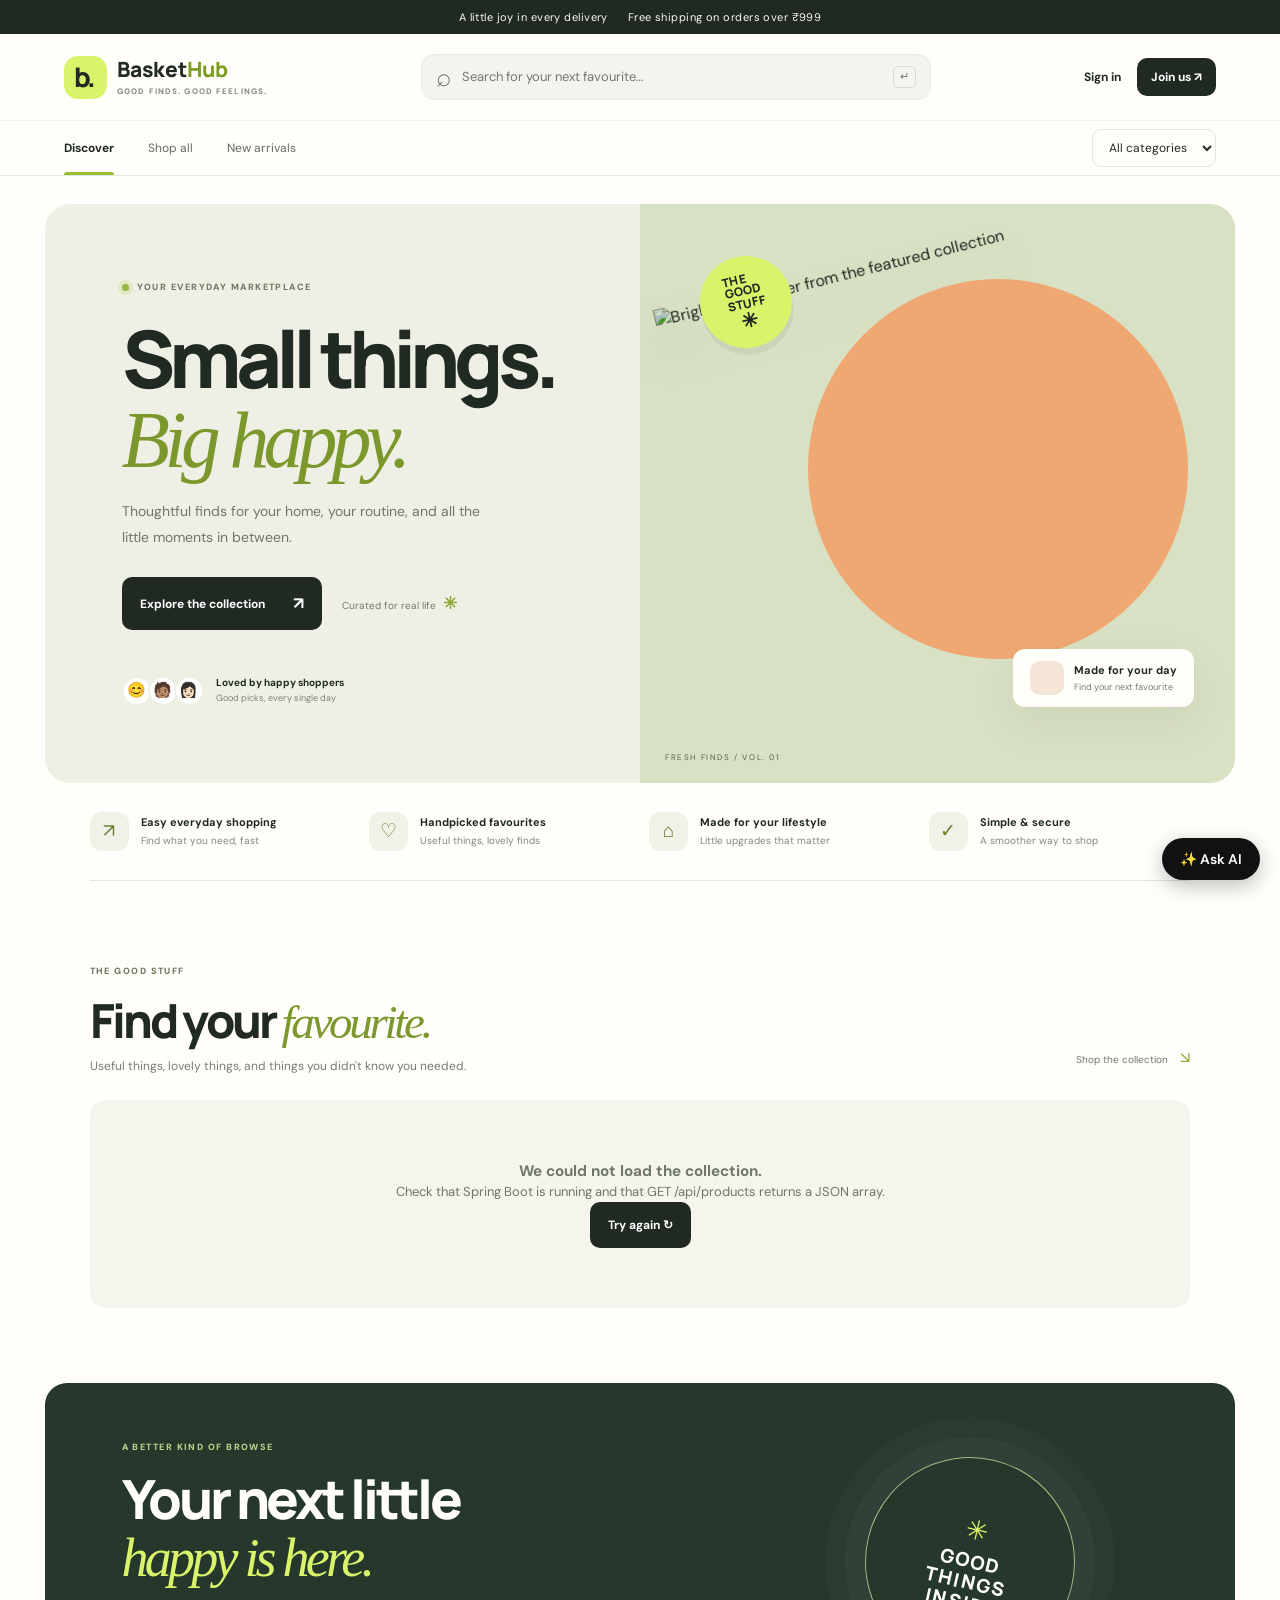
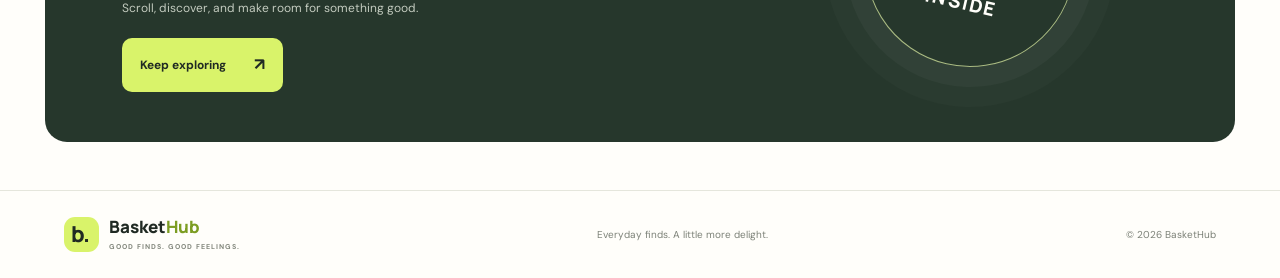
==== src/main/resources/static/index.html @ 6096ee93 "BasketHub with AI assistant and JWT auth" ====
<!DOCTYPE html>
<html lang="en">
<head>
  <meta charset="UTF-8"><meta name="viewport" content="width=device-width, initial-scale=1.0">
  <title>BasketHub — Everyday finds, delivered</title>
  <link rel="preconnect" href="https://fonts.googleapis.com"><link rel="preconnect" href="https://fonts.gstatic.com" crossorigin>
  <link href="https://fonts.googleapis.com/css2?family=DM+Sans:wght@400;500;600;700&family=Manrope:wght@400;500;600;700;800&display=swap" rel="stylesheet">
  <link rel="stylesheet" href="css/style.css">
  <link rel="stylesheet" href="css/ai.css">
</head>
<body>
  <div class="announcement">A little joy in every delivery <span></span> Free shipping on orders over ₹999</div>
  <header class="site-header">
    <a class="brand" href="index.html"><span class="brand-icon">b.</span><span>Basket<span class="brand-accent">Hub</span><small>GOOD FINDS. GOOD FEELINGS.</small></span></a>
    <div class="search-wrap"><span>⌕</span><input id="searchBox" type="search" placeholder="Search for your next favourite…" aria-label="Search products"><kbd>↵</kbd></div>
    <div class="header-actions"><div id="authLinks" class="auth-links"></div></div>
  </header>
  <nav class="category-nav"><a class="nav-active" href="index.html">Discover</a><a href="#productSection">Shop all</a><a href="#productSection">New arrivals</a><select id="categoryFilter" aria-label="Filter by category"><option value="">All categories</option></select></nav>
  <main>
    <section class="hero">
      <div class="hero-copy"><span class="eyebrow"><span class="eyebrow-dot"></span> YOUR EVERYDAY MARKETPLACE</span><h1>Small things.<br><em>Big happy.</em></h1><p>Thoughtful finds for your home, your routine, and all the little moments in between.</p><div class="hero-buttons"><a class="btn btn-dark" href="#productSection">Explore the collection <span>↗</span></a><span class="hero-note">Curated for real life <b>✳</b></span></div><div class="hero-proof"><div class="avatar-stack"><span>😊</span><span>🧑🏽</span><span>👩🏻</span></div><div><strong>Loved by happy shoppers</strong><small>Good picks, every single day</small></div></div></div>
      <div class="hero-art"><div class="hero-sun"></div><div class="hero-sticker">THE<br>GOOD<br>STUFF <span>✳</span></div><img src="https://images.unsplash.com/photo-1542291026-7eec264c27ff?auto=format&fit=crop&w=900&q=85" alt="Bright red sneaker from the featured collection" class="hero-product"><div class="floating-tag"><span class="tag-spark"></span><div><b>Made for your day</b><small>Find your next favourite</small></div></div><div class="hero-caption">FRESH FINDS / VOL. 01</div></div>
    </section>
    <section class="benefits" id="whyBasketHub"><div><span class="benefit-icon">↗</span><p><b>Easy everyday shopping</b><small>Find what you need, fast</small></p></div><div><span class="benefit-icon">♡</span><p><b>Handpicked favourites</b><small>Useful things, lovely finds</small></p></div><div><span class="benefit-icon">⌂</span><p><b>Made for your lifestyle</b><small>Little upgrades that matter</small></p></div><div><span class="benefit-icon">✓</span><p><b>Simple & secure</b><small>A smoother way to shop</small></p></div></section>
    <section class="section-heading" id="productSection"><div><span class="eyebrow">THE GOOD STUFF</span><h2>Find your <em>favourite.</em></h2><p>Useful things, lovely things, and things you didn't know you needed.</p></div><span class="results-label" id="resultsLabel">Shop the collection <span>↘</span></span></section>
    <div id="productGrid" class="product-grid"><div class="loading-card">Finding good things for you…</div></div>
    <section class="bottom-banner"><div><span class="eyebrow">A BETTER KIND OF BROWSE</span><h2>Your next little<br><em>happy is here.</em></h2><p>Scroll, discover, and make room for something good.</p><a class="btn btn-light" href="#productSection">Keep exploring <span>↗</span></a></div><div class="banner-orbit"><span>✳</span><b>GOOD<br>THINGS<br>INSIDE</b></div></section>
  </main>
  <footer><a class="brand footer-brand" href="index.html"><span class="brand-icon">b.</span><span>Basket<span class="brand-accent">Hub</span><small>GOOD FINDS. GOOD FEELINGS.</small></span></a><p>Everyday finds. A little more delight.</p><span>© <span id="year"></span> BasketHub</span></footer>
    <button id="aiFab" class="ai-fab" type="button">✨ Ask AI</button>
  <div id="aiPanel" class="ai-panel"><div class="ai-head">BasketHub Assistant</div><div id="aiLog" class="ai-log"></div>
    <form id="aiForm" class="ai-form"><input id="aiInput" maxlength="300" placeholder="What are you looking for?" autocomplete="off"><button type="submit">Send</button></form></div>
  <script src="js/common.js"></script><script src="js/app.js"></script><script src="js/ai.js"></script>
</body></html>
---- src/main/resources/static/css/style.css ----
:root{--ink:#202a23;--muted:#737970;--cream:#f7f6f0;--paper:#fffefa;--green:#d9f36a;--line:#e5e6dc;--orange:#f0a36b;--shadow:0 16px 45px rgba(36,44,31,.08)}
*{box-sizing:border-box;margin:0;padding:0}html{scroll-behavior:smooth}body{font-family:'DM Sans',sans-serif;background:var(--paper);color:var(--ink);line-height:1.5}a{color:inherit;text-decoration:none}button,input,select{font:inherit}.announcement{min-height:34px;background:var(--ink);color:#f9f8ef;display:flex;justify-content:center;align-items:center;gap:10px;font-size:11px;letter-spacing:.04em}.announcement span{color:var(--green)}.site-header{display:flex;align-items:center;justify-content:space-between;gap:24px;padding:20px clamp(20px,5vw,76px);background:var(--paper);border-bottom:1px solid #f0f0e9}.brand{display:flex;align-items:center;gap:10px;font-family:Manrope,sans-serif;font-weight:800;font-size:21px;line-height:1.1;white-space:nowrap}.brand-icon{display:grid;place-items:center;width:43px;height:43px;border-radius:14px;background:var(--green);font-size:27px;letter-spacing:-.1em;padding-right:4px}.brand-accent{color:#7c9d22}.brand small{display:block;font:700 8px 'DM Sans',sans-serif;letter-spacing:.14em;color:#82877c;margin-top:5px}.search-wrap{height:46px;max-width:510px;flex:1;display:flex;align-items:center;gap:10px;padding:0 14px;background:#f4f4ee;border:1px solid #ecece4;border-radius:13px;color:#737970}.search-wrap>span{font-size:26px;line-height:1}.search-wrap input{width:100%;border:0;outline:0;background:transparent;font-size:13px;color:var(--ink)}.search-wrap kbd{font-size:11px;border:1px solid #d9dbd1;padding:2px 6px;border-radius:5px}.header-actions,.auth-links{display:flex;align-items:center;gap:16px;font-size:12px;font-weight:700;white-space:nowrap}.auth-links a{transition:opacity .2s}.auth-links a:hover{opacity:.65}.auth-links .header-pill{padding:10px 14px;background:var(--ink);color:white;border-radius:10px}.category-nav{height:55px;display:flex;align-items:center;gap:34px;padding:0 clamp(20px,5vw,76px);border-bottom:1px solid var(--line);font-size:12px;color:#656b62}.category-nav a{height:100%;display:flex;align-items:center;position:relative}.category-nav a:hover,.category-nav .nav-active{color:var(--ink);font-weight:700}.category-nav .nav-active:after{content:'';position:absolute;bottom:0;left:0;right:0;height:3px;background:#9abb36;border-radius:4px 4px 0 0}.category-nav select{margin-left:auto;border:1px solid var(--line);background:transparent;color:var(--ink);border-radius:9px;padding:9px 12px;outline:none;font-size:12px;max-width:180px}.hero{margin:28px clamp(16px,3.5vw,52px) 0;min-height:490px;background:#eff0e5;border-radius:25px;display:grid;grid-template-columns:1fr 1fr;overflow:hidden;position:relative}.hero-copy{padding:clamp(36px,6vw,82px);display:flex;flex-direction:column;align-items:flex-start;justify-content:center;position:relative;z-index:1}.eyebrow{display:inline-flex;align-items:center;gap:8px;color:#6d7761;font-size:9px;letter-spacing:.16em;font-weight:800}.eyebrow-dot{width:7px;height:7px;border-radius:50%;background:#98b63e;box-shadow:0 0 0 4px #dfe9c5}.hero h1,.auth-visual h1{font:800 clamp(48px,6.2vw,82px)/.99 Manrope,sans-serif;letter-spacing:-.075em;margin:25px 0 20px}.hero h1 em,.section-heading h2 em,.bottom-banner h2 em,.auth-visual h1 em,.cart-title h1 em{font-family:Georgia,serif;font-weight:400;color:#7c982c;letter-spacing:-.07em}.hero-copy>p{max-width:360px;font-size:14px;line-height:1.8;color:#70766a}.hero-buttons{display:flex;align-items:center;gap:20px;margin-top:27px;flex-wrap:wrap}.btn{border:0;display:inline-flex;align-items:center;justify-content:center;gap:28px;padding:14px 18px;border-radius:10px;font-size:12px;font-weight:700;cursor:pointer;transition:transform .2s,background .2s}.btn:hover{transform:translateY(-2px)}.btn-dark{background:var(--ink);color:white}.btn-dark:hover{background:#344336}.btn span{font-size:17px}.hero-note{font-size:10px;color:#73796c}.hero-note b{color:#90a937;font-size:17px;margin-left:4px}.hero-proof{display:flex;align-items:center;gap:12px;margin-top:45px}.avatar-stack{display:flex;padding-left:4px}.avatar-stack span{display:grid;place-items:center;width:30px;height:30px;margin-left:-4px;border:2px solid #eff0e5;border-radius:50%;background:#fff;font-size:15px}.hero-proof strong,.hero-proof small{display:block}.hero-proof strong{font-size:10px}.hero-proof small{font-size:9px;color:#7c8177;margin-top:2px}.hero-art{position:relative;min-height:490px;background:#d9e1c5;overflow:hidden;display:flex;align-items:center;justify-content:center}.hero-sun{position:absolute;width:380px;height:380px;border-radius:50%;background:#f2a66f;right:8%;top:13%;opacity:.95}.hero-product{position:relative;z-index:1;width:78%;height:85%;object-fit:contain;mix-blend-mode:multiply;transform:rotate(-14deg);filter:drop-shadow(0 25px 20px #56604730)}.hero-sticker{position:absolute;z-index:2;top:9%;left:10%;width:92px;height:92px;background:var(--green);border-radius:50%;display:flex;align-items:center;justify-content:center;flex-direction:column;font:800 12px/1.05 Manrope;letter-spacing:.04em;transform:rotate(-13deg);box-shadow:0 7px 0 #25331c12}.hero-sticker span{font-size:20px}.floating-tag{position:absolute;z-index:2;right:7%;bottom:13%;background:#fffefa;padding:12px 17px;border-radius:12px;display:flex;align-items:center;gap:10px;box-shadow:var(--shadow)}.tag-spark{width:34px;height:34px;display:grid;place-items:center;border-radius:10px;background:#f5e5d7;font-size:19px}.floating-tag b,.floating-tag small{display:block}.floating-tag b{font-size:11px}.floating-tag small{font-size:9px;color:#777d72;margin-top:3px}.hero-caption{position:absolute;bottom:20px;left:25px;font-size:8px;letter-spacing:.2em;color:#526148}.benefits{margin:0 clamp(22px,7vw,100px);padding:29px 0;display:grid;grid-template-columns:repeat(4,1fr);gap:18px;border-bottom:1px solid var(--line)}.benefits>div{display:flex;align-items:center;gap:12px}.benefit-icon{width:39px;height:39px;display:grid;place-items:center;background:#f0f2e7;border-radius:12px;font-size:19px;color:#657b2d}.benefits p b,.benefits p small{display:block}.benefits p b{font-size:11px}.benefits p small{font-size:10px;color:#82877e;margin-top:3px}.section-heading{padding:76px clamp(22px,7vw,100px) 25px;display:flex;align-items:end;justify-content:space-between;gap:20px}.section-heading h2{font:800 clamp(31px,4vw,47px)/1.15 Manrope,sans-serif;letter-spacing:-.06em;margin:12px 0 8px}.section-heading p{font-size:12px;color:#777d73}.results-label{font-size:10px;color:#70766b;white-space:nowrap;padding-bottom:5px}.results-label span{color:#8ea832;margin-left:9px;font-size:16px}.product-grid{padding:0 clamp(22px,7vw,100px) 75px;display:grid;grid-template-columns:repeat(4,minmax(0,1fr));gap:23px}.product-card{min-width:0;position:relative}.product-image-wrap{height:clamp(180px,22vw,275px);background:#f0f0e8;border-radius:15px;position:relative;overflow:hidden;display:flex;align-items:center;justify-content:center}.product-image-wrap img{width:100%;height:100%;object-fit:cover;transition:transform .4s}.product-card:hover .product-image-wrap img{transform:scale(1.045)}.product-badge{position:absolute;top:12px;left:12px;padding:6px 9px;background:#fffefa;border-radius:6px;font-size:8px;font-weight:800;letter-spacing:.08em;text-transform:uppercase}.quick-add{position:absolute;right:12px;bottom:12px;width:38px;height:38px;border:0;border-radius:12px;background:var(--green);color:var(--ink);font-size:22px;cursor:pointer;box-shadow:0 4px 14px #1b26151c;transition:transform .2s}.quick-add:hover{transform:rotate(8deg) scale(1.05)}.product-meta{padding:14px 2px}.product-category{font-size:9px;text-transform:uppercase;letter-spacing:.12em;color:#858b80}.product-meta h3{font:700 14px Manrope,sans-serif;margin:5px 0 5px;white-space:nowrap;overflow:hidden;text-overflow:ellipsis}.product-meta p{font-size:11px;line-height:1.6;color:#7a8076;min-height:34px}.product-bottom{display:flex;justify-content:space-between;align-items:center;margin-top:12px}.product-price{font-size:14px;font-weight:800}.product-rating{font-size:10px;color:#73796e}.product-rating span{color:#b48d25}.empty-state,.loading-card{grid-column:1/-1;text-align:center;padding:60px 20px;background:#f5f5ee;border-radius:16px;color:#6f766b;font-size:13px}.bottom-banner{margin:0 clamp(16px,3.5vw,52px) 48px;padding:50px clamp(28px,6vw,80px);min-height:300px;background:#26372c;border-radius:22px;color:#fffefa;display:flex;align-items:center;justify-content:space-between;overflow:hidden;position:relative}.bottom-banner .eyebrow{color:#c2d28e}.bottom-banner h2{font:800 clamp(34px,4.5vw,54px)/1.05 Manrope;letter-spacing:-.06em;margin:13px 0}.bottom-banner h2 em{color:var(--green)}.bottom-banner p{font-size:12px;color:#c3cbbf;margin-bottom:21px}.btn-light{background:var(--green);color:var(--ink)}.banner-orbit{width:210px;height:210px;border:1px solid #a9ba82;border-radius:50%;display:flex;align-items:center;justify-content:center;flex-direction:column;transform:rotate(13deg);margin-right:8%;box-shadow:0 0 0 20px #ffffff08,0 0 0 40px #ffffff05}.banner-orbit span{font-size:27px;color:var(--green)}.banner-orbit b{text-align:center;font:800 19px/1.1 Manrope;letter-spacing:.08em}footer{display:flex;align-items:center;justify-content:space-between;gap:20px;padding:26px clamp(20px,5vw,76px);border-top:1px solid var(--line);font-size:10px;color:#7c8177}.footer-brand{font-size:17px;color:var(--ink)}.footer-brand .brand-icon{width:35px;height:35px;font-size:22px;border-radius:11px}.footer-brand small{font-size:7px}.auth-page{background:#f4f4ed;min-height:100vh}.auth-header{background:var(--paper)}.back-link{font-size:12px;color:#687063;font-weight:600}.auth-layout{max-width:1120px;margin:42px auto;padding:0 24px 45px;display:grid;grid-template-columns:1fr 440px;gap:clamp(35px,7vw,100px);align-items:center}.auth-visual{padding:25px 0 25px 18px}.auth-visual h1{font-size:clamp(44px,5vw,65px);margin:22px 0 15px}.auth-visual>p{max-width:360px;color:#73796e;font-size:13px;line-height:1.8}.auth-visual-art{height:235px;max-width:440px;position:relative;overflow:hidden;border-radius:18px;margin-top:32px;background:#e6e8d9}.auth-visual-art img{width:100%;height:100%;object-fit:cover;opacity:.9}.auth-visual-art span{position:absolute;bottom:17px;left:18px;padding:10px 13px;border-radius:8px;background:var(--green);font-size:10px;font-weight:800;line-height:1.4;letter-spacing:.08em}.auth-card{background:var(--paper);border:1px solid #eeeee6;border-radius:22px;padding:38px;box-shadow:var(--shadow)}.auth-icon{width:43px;height:43px;border-radius:14px;background:var(--green);display:grid;place-items:center;font-size:22px;margin-bottom:24px}.auth-card h2{font:800 29px Manrope;letter-spacing:-.05em;margin:10px 0 5px}.auth-subtitle{font-size:12px;color:#7b8177;margin-bottom:26px}.auth-card form label{display:block;font-size:11px;font-weight:700;margin:15px 0 7px}.auth-card form input{width:100%;height:46px;padding:0 13px;border:1px solid #e1e3d9;border-radius:9px;background:#fffefa;outline:none;font-size:12px}.auth-card form input:focus{border-color:#91a83e;box-shadow:0 0 0 3px #d9f36a40}.auth-submit{width:100%;margin-top:22px;justify-content:space-between;padding:14px 17px}.auth-submit span{font-size:20px}.form-message{font-size:12px;margin-top:12px;min-height:17px}.auth-switch{font-size:11px;text-align:center;margin-top:20px;color:#73796e}.auth-switch a{font-weight:800;color:#647e23}.secure-note{font-size:10px;color:#858a80;text-align:center;margin-top:23px}.cart-main{max-width:1120px;margin:0 auto;padding:54px 24px 80px;min-height:60vh}.cart-title{margin-bottom:30px}.cart-title h1{font:800 48px Manrope;letter-spacing:-.07em;margin:8px 0}.cart-title p{font-size:12px;color:#7c8177}.cart-header-label{font:800 11px Manrope;letter-spacing:.13em}.cart-header-label span{color:#92a93c;font-size:19px;margin-left:5px}.cart-table{width:100%;border-collapse:collapse;background:white;border:1px solid var(--line);border-radius:15px;overflow:hidden}.cart-table th,.cart-table td{padding:16px;text-align:left;border-bottom:1px solid #efefe8;font-size:12px}.cart-table th{background:#f3f4ec;font-size:10px;text-transform:uppercase;letter-spacing:.1em;color:#73796d}.cart-product{display:flex;align-items:center;gap:13px;min-width:190px;font-weight:700}.cart-product img{width:66px;height:66px;object-fit:cover;border-radius:10px;background:#f1f1e9}.qty-controls{display:flex;align-items:center;gap:10px}.qty-btn{width:29px;height:29px;border:1px solid #e1e3d9;background:#fff;border-radius:8px;cursor:pointer}.qty{min-width:15px;text-align:center;font-weight:700}.remove-btn{background:#fff0ec;color:#bd4e3c;border:0;border-radius:7px;padding:8px 10px;cursor:pointer;font-size:10px;font-weight:700}.cart-summary{display:flex;align-items:center;justify-content:flex-end;gap:22px;margin-top:22px;padding:23px;background:#f3f4ec;border-radius:14px}.cart-summary small{display:block;color:#7d8378;font-size:10px}.cart-summary h3{font:800 22px Manrope}.checkout-btn{padding:13px 18px;background:var(--ink);color:white;border:0;border-radius:9px;cursor:pointer;font-size:11px;font-weight:700}.empty-cart{text-align:center;padding:60px 20px;background:#f3f4ec;border-radius:17px}.empty-cart .empty-icon{font-size:43px}.empty-cart h2{font:800 23px Manrope;margin:12px 0}.empty-cart p{font-size:12px;color:#7d8378;margin-bottom:20px}.empty-cart .btn{display:inline-flex}.cart-header-label~.auth-links{justify-content:flex-end}
@media(max-width:900px){.site-header{padding:17px 22px;gap:14px}.brand{font-size:18px}.brand-icon{width:38px;height:38px}.hero{grid-template-columns:1fr 1fr}.hero-copy{padding:35px}.hero h1{font-size:58px}.benefits{margin:0 28px;grid-template-columns:repeat(2,1fr)}.product-grid{grid-template-columns:repeat(3,minmax(0,1fr));padding-left:28px;padding-right:28px}.section-heading{padding-left:28px;padding-right:28px}.auth-layout{grid-template-columns:1fr 400px;gap:25px}.auth-card{padding:30px}.category-nav{gap:22px}.search-wrap{max-width:340px}}
@media(max-width:650px){.announcement{font-size:9px}.site-header{flex-wrap:wrap;padding:15px 18px}.brand{flex:1}.search-wrap{order:3;flex-basis:100%;max-width:none}.header-actions{font-size:11px}.category-nav{padding:0 18px;gap:19px;overflow-x:auto;white-space:nowrap}.category-nav a:nth-of-type(3),.category-nav a:nth-of-type(4){display:none}.category-nav select{min-width:125px}.hero{margin:15px 12px 0;grid-template-columns:1fr}.hero-copy{padding:38px 28px 28px}.hero h1{font-size:62px}.hero-proof{margin-top:28px}.hero-art{min-height:300px}.hero-sun{width:260px;height:260px;right:10%;top:8%}.hero-product{height:95%;width:75%}.hero-sticker{width:72px;height:72px;font-size:10px;left:8%;top:7%}.floating-tag{bottom:12%;right:5%;padding:9px 11px}.benefits{margin:0 22px;gap:18px 10px;padding:22px 0}.benefits>div{gap:8px}.benefit-icon{width:32px;height:32px;flex-shrink:0}.benefits p b{font-size:10px}.benefits p small{font-size:9px}.section-heading{padding:50px 22px 20px;align-items:start;flex-direction:column;gap:8px}.section-heading h2{font-size:37px}.product-grid{grid-template-columns:repeat(2,minmax(0,1fr));gap:15px;padding:0 18px 48px}.product-image-wrap{height:clamp(160px,49vw,245px);border-radius:12px}.product-meta h3{font-size:12px}.product-meta p{font-size:10px}.product-badge{top:8px;left:8px;font-size:7px}.quick-add{width:33px;height:33px;right:8px;bottom:8px}.bottom-banner{margin:0 12px 28px;padding:35px 25px;min-height:290px}.banner-orbit{position:absolute;right:-45px;bottom:-30px;width:160px;height:160px;opacity:.65;margin:0}.bottom-banner>div:first-child{position:relative;z-index:1}.bottom-banner h2{font-size:39px}footer{flex-wrap:wrap;padding:22px;gap:14px}footer>p{order:3;flex-basis:100%}.auth-layout{display:block;margin:18px auto;padding:0 16px 30px}.auth-visual{padding:20px 8px}.auth-visual h1{font-size:47px;margin:15px 0}.auth-visual-art{height:150px;margin-top:20px}.auth-card{padding:27px 23px}.auth-header{padding:15px 18px}.back-link{font-size:10px}.cart-main{padding:35px 15px 55px}.cart-title h1{font-size:41px}.cart-table,.cart-table tbody,.cart-table tr,.cart-table td{display:block;width:100%}.cart-table thead{display:none}.cart-table tr{position:relative;padding:14px;border-bottom:1px solid var(--line);display:grid;grid-template-columns:1fr 1fr;gap:12px}.cart-table td{border:0;padding:3px;font-size:11px}.cart-table td:first-child{grid-column:1/-1}.cart-table td:nth-child(2):before{content:'Price: ';color:#858a80}.cart-table td:nth-child(3):before{content:'Qty: ';color:#858a80}.cart-table td:nth-child(4):before{content:'Subtotal: ';color:#858a80}.cart-table td:last-child{position:absolute;right:10px;top:12px}.cart-product img{width:55px;height:55px}.cart-summary{align-items:stretch;flex-direction:column;gap:15px}.cart-summary .checkout-btn{width:100%}.cart-header-label{display:none}.cart-header-label~.auth-links{font-size:10px}.footer-brand{font-size:16px}}
---- src/main/resources/static/css/ai.css ----
/* BasketHub AI assistant chat box */
.ai-fab{position:fixed;right:20px;bottom:20px;z-index:50;border:0;border-radius:999px;padding:12px 18px;
  font:600 14px 'DM Sans',sans-serif;background:#111;color:#fff;cursor:pointer;box-shadow:0 6px 20px rgba(0,0,0,.25)}
.ai-panel{position:fixed;right:20px;bottom:76px;z-index:50;width:min(340px,calc(100vw - 40px));height:420px;
  display:none;flex-direction:column;background:#fff;border-radius:16px;overflow:hidden;
  box-shadow:0 10px 40px rgba(0,0,0,.25);font-family:'DM Sans',sans-serif}
.ai-panel.open{display:flex}
.ai-head{padding:12px 14px;background:#111;color:#fff;font-weight:700;font-size:14px}
.ai-log{flex:1;overflow-y:auto;padding:12px;display:flex;flex-direction:column;gap:8px;background:#faf7f2}
.ai-msg{max-width:85%;padding:8px 12px;border-radius:12px;font-size:14px;line-height:1.4;white-space:pre-wrap}
.ai-bot{align-self:flex-start;background:#fff;border:1px solid #eee}
.ai-user{align-self:flex-end;background:#111;color:#fff}
.ai-form{display:flex;gap:6px;padding:10px;border-top:1px solid #eee;background:#fff}
.ai-form input{flex:1;border:1px solid #ddd;border-radius:10px;padding:9px 10px;font-size:14px}
.ai-form button{border:0;border-radius:10px;padding:0 14px;background:#111;color:#fff;font-weight:600;cursor:pointer}
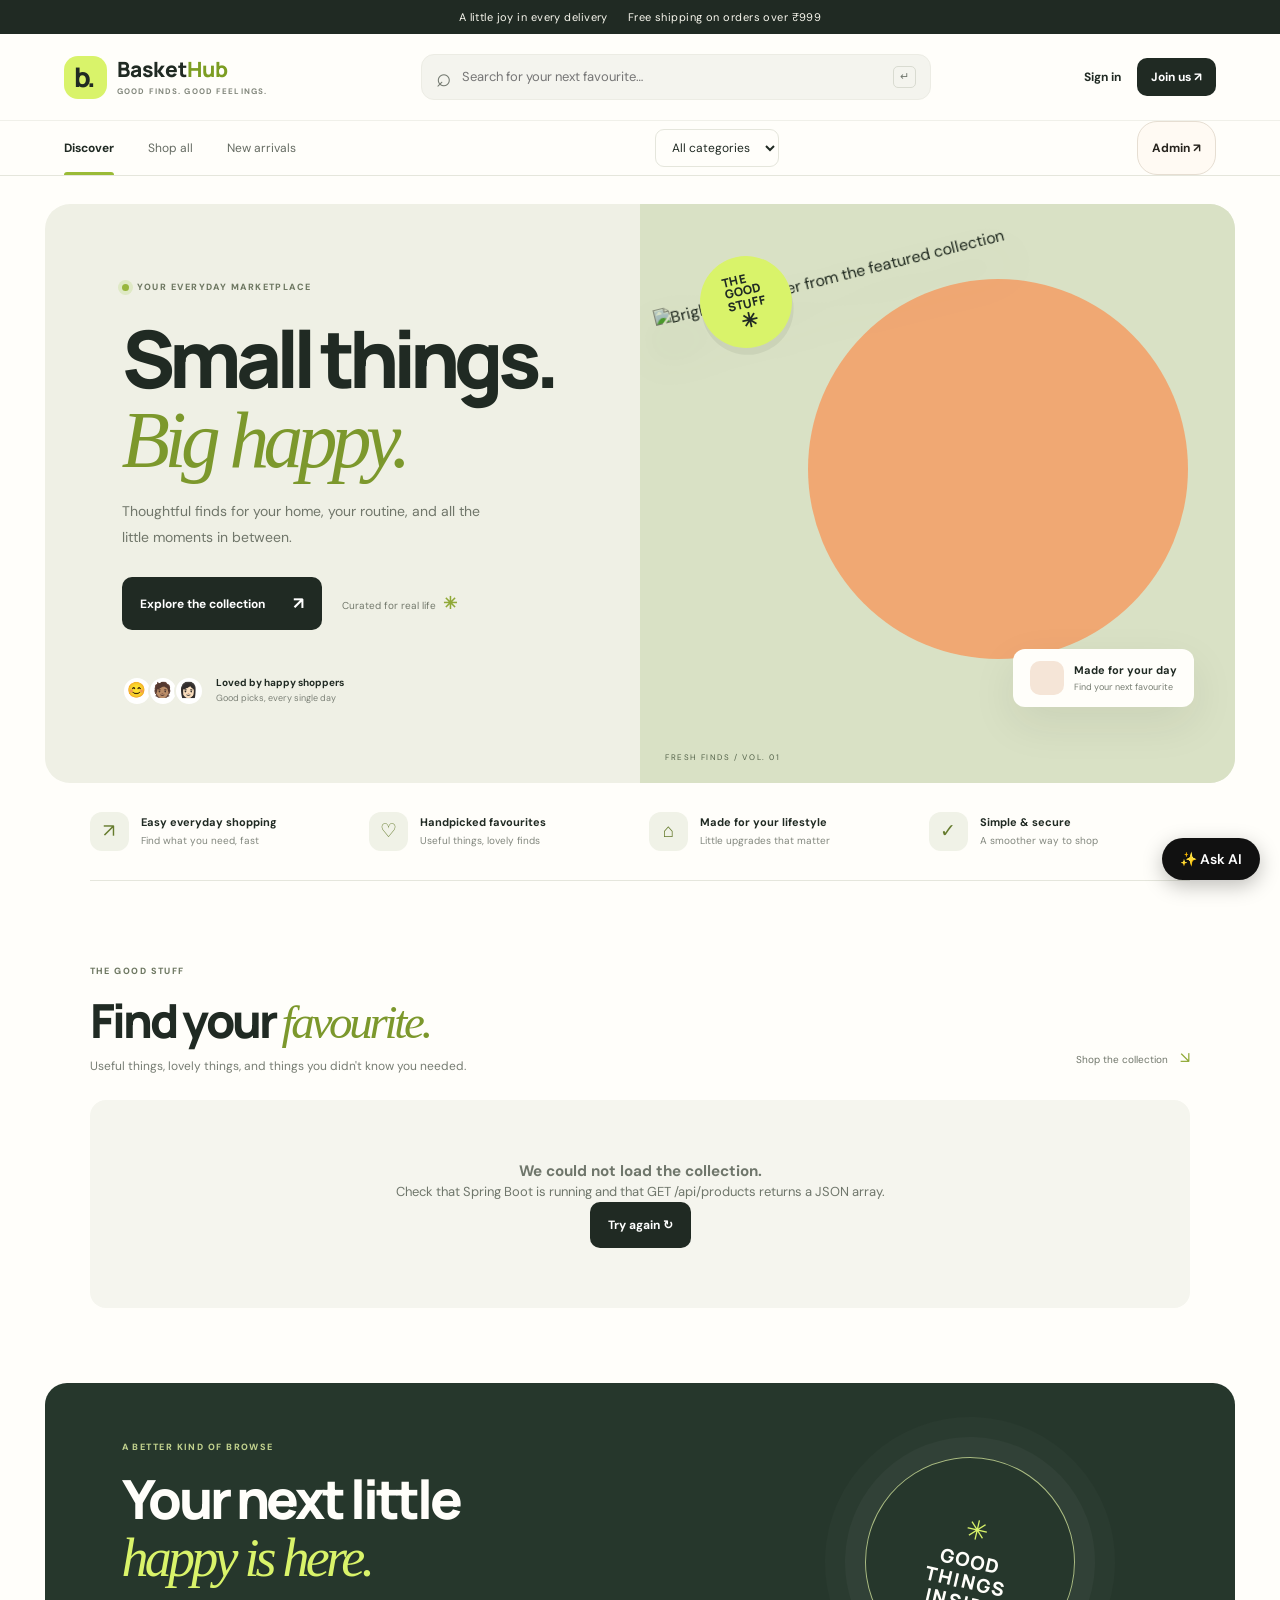
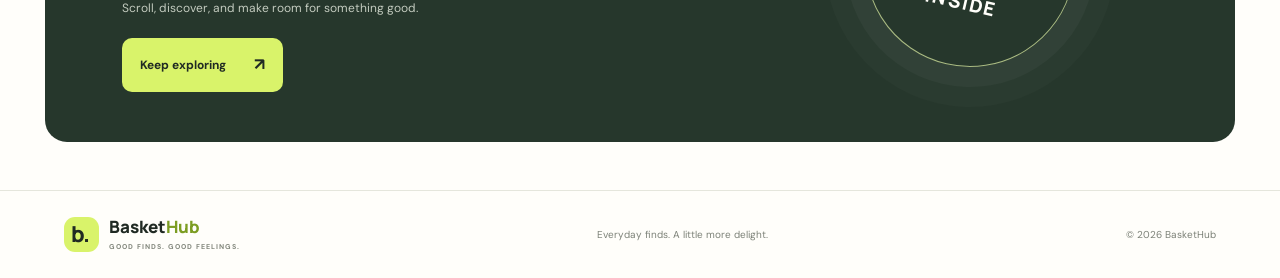
==== commit 4d112e53: "Add admin page and navigation" ====
--- a/src/main/resources/static/index.html
+++ b/src/main/resources/static/index.html
@@ -1,34 +1,316 @@
 <!DOCTYPE html>
 <html lang="en">
+
 <head>
-  <meta charset="UTF-8"><meta name="viewport" content="width=device-width, initial-scale=1.0">
-  <title>BasketHub — Everyday finds, delivered</title>
-  <link rel="preconnect" href="https://fonts.googleapis.com"><link rel="preconnect" href="https://fonts.gstatic.com" crossorigin>
-  <link href="https://fonts.googleapis.com/css2?family=DM+Sans:wght@400;500;600;700&family=Manrope:wght@400;500;600;700;800&display=swap" rel="stylesheet">
-  <link rel="stylesheet" href="css/style.css">
-  <link rel="stylesheet" href="css/ai.css">
+    <meta charset="UTF-8">
+    <meta name="viewport" content="width=device-width, initial-scale=1.0">
+
+    <title>BasketHub — Everyday finds, delivered</title>
+
+    <link rel="preconnect" href="https://fonts.googleapis.com">
+    <link rel="preconnect" href="https://fonts.gstatic.com" crossorigin>
+
+    <link href="https://fonts.googleapis.com/css2?family=DM+Sans:wght@400;500;600;700&family=Manrope:wght@400;500;600;700;800&display=swap"
+        rel="stylesheet">
+
+    <link rel="stylesheet" href="css/style.css">
+    <link rel="stylesheet" href="css/ai.css">
 </head>
+
 <body>
-  <div class="announcement">A little joy in every delivery <span></span> Free shipping on orders over ₹999</div>
-  <header class="site-header">
-    <a class="brand" href="index.html"><span class="brand-icon">b.</span><span>Basket<span class="brand-accent">Hub</span><small>GOOD FINDS. GOOD FEELINGS.</small></span></a>
-    <div class="search-wrap"><span>⌕</span><input id="searchBox" type="search" placeholder="Search for your next favourite…" aria-label="Search products"><kbd>↵</kbd></div>
-    <div class="header-actions"><div id="authLinks" class="auth-links"></div></div>
-  </header>
-  <nav class="category-nav"><a class="nav-active" href="index.html">Discover</a><a href="#productSection">Shop all</a><a href="#productSection">New arrivals</a><select id="categoryFilter" aria-label="Filter by category"><option value="">All categories</option></select></nav>
-  <main>
-    <section class="hero">
-      <div class="hero-copy"><span class="eyebrow"><span class="eyebrow-dot"></span> YOUR EVERYDAY MARKETPLACE</span><h1>Small things.<br><em>Big happy.</em></h1><p>Thoughtful finds for your home, your routine, and all the little moments in between.</p><div class="hero-buttons"><a class="btn btn-dark" href="#productSection">Explore the collection <span>↗</span></a><span class="hero-note">Curated for real life <b>✳</b></span></div><div class="hero-proof"><div class="avatar-stack"><span>😊</span><span>🧑🏽</span><span>👩🏻</span></div><div><strong>Loved by happy shoppers</strong><small>Good picks, every single day</small></div></div></div>
-      <div class="hero-art"><div class="hero-sun"></div><div class="hero-sticker">THE<br>GOOD<br>STUFF <span>✳</span></div><img src="https://images.unsplash.com/photo-1542291026-7eec264c27ff?auto=format&fit=crop&w=900&q=85" alt="Bright red sneaker from the featured collection" class="hero-product"><div class="floating-tag"><span class="tag-spark"></span><div><b>Made for your day</b><small>Find your next favourite</small></div></div><div class="hero-caption">FRESH FINDS / VOL. 01</div></div>
-    </section>
-    <section class="benefits" id="whyBasketHub"><div><span class="benefit-icon">↗</span><p><b>Easy everyday shopping</b><small>Find what you need, fast</small></p></div><div><span class="benefit-icon">♡</span><p><b>Handpicked favourites</b><small>Useful things, lovely finds</small></p></div><div><span class="benefit-icon">⌂</span><p><b>Made for your lifestyle</b><small>Little upgrades that matter</small></p></div><div><span class="benefit-icon">✓</span><p><b>Simple & secure</b><small>A smoother way to shop</small></p></div></section>
-    <section class="section-heading" id="productSection"><div><span class="eyebrow">THE GOOD STUFF</span><h2>Find your <em>favourite.</em></h2><p>Useful things, lovely things, and things you didn't know you needed.</p></div><span class="results-label" id="resultsLabel">Shop the collection <span>↘</span></span></section>
-    <div id="productGrid" class="product-grid"><div class="loading-card">Finding good things for you…</div></div>
-    <section class="bottom-banner"><div><span class="eyebrow">A BETTER KIND OF BROWSE</span><h2>Your next little<br><em>happy is here.</em></h2><p>Scroll, discover, and make room for something good.</p><a class="btn btn-light" href="#productSection">Keep exploring <span>↗</span></a></div><div class="banner-orbit"><span>✳</span><b>GOOD<br>THINGS<br>INSIDE</b></div></section>
-  </main>
-  <footer><a class="brand footer-brand" href="index.html"><span class="brand-icon">b.</span><span>Basket<span class="brand-accent">Hub</span><small>GOOD FINDS. GOOD FEELINGS.</small></span></a><p>Everyday finds. A little more delight.</p><span>© <span id="year"></span> BasketHub</span></footer>
-    <button id="aiFab" class="ai-fab" type="button">✨ Ask AI</button>
-  <div id="aiPanel" class="ai-panel"><div class="ai-head">BasketHub Assistant</div><div id="aiLog" class="ai-log"></div>
-    <form id="aiForm" class="ai-form"><input id="aiInput" maxlength="300" placeholder="What are you looking for?" autocomplete="off"><button type="submit">Send</button></form></div>
-  <script src="js/common.js"></script><script src="js/app.js"></script><script src="js/ai.js"></script>
-</body></html>
+
+    <div class="announcement">
+        A little joy in every delivery
+        <span></span>
+        Free shipping on orders over ₹999
+    </div>
+
+    <header class="site-header">
+
+        <a class="brand" href="index.html">
+            <span class="brand-icon">b.</span>
+            <span>
+                Basket<span class="brand-accent">Hub</span>
+                <small>GOOD FINDS. GOOD FEELINGS.</small>
+            </span>
+        </a>
+
+        <div class="search-wrap">
+            <span>⌕</span>
+            <input
+                id="searchBox"
+                type="search"
+                placeholder="Search for your next favourite…"
+                aria-label="Search products">
+            <kbd>↵</kbd>
+        </div>
+
+        <div class="header-actions">
+            <div id="authLinks" class="auth-links"></div>
+        </div>
+
+    </header>
+
+    <nav class="category-nav">
+
+        <a class="nav-active" href="index.html">Discover</a>
+
+        <a href="#productSection">Shop all</a>
+
+        <a href="#productSection">New arrivals</a>
+
+        <select id="categoryFilter" aria-label="Filter by category">
+            <option value="">All categories</option>
+        </select>
+
+        <!-- Admin tab added -->
+        <a href="admin.html" class="admin-tab">Admin ↗</a>
+
+    </nav>
+
+    <main>
+
+        <section class="hero">
+
+            <div class="hero-copy">
+
+                <span class="eyebrow">
+                    <span class="eyebrow-dot"></span>
+                    YOUR EVERYDAY MARKETPLACE
+                </span>
+
+                <h1>
+                    Small things.
+                    <br>
+                    <em>Big happy.</em>
+                </h1>
+
+                <p>
+                    Thoughtful finds for your home, your routine,
+                    and all the little moments in between.
+                </p>
+
+                <div class="hero-buttons">
+
+                    <a class="btn btn-dark" href="#productSection">
+                        Explore the collection
+                        <span>↗</span>
+                    </a>
+
+                    <span class="hero-note">
+                        Curated for real life
+                        <b>✳</b>
+                    </span>
+
+                </div>
+
+                <div class="hero-proof">
+
+                    <div class="avatar-stack">
+                        <span>😊</span>
+                        <span>🧑🏽</span>
+                        <span>👩🏻</span>
+                    </div>
+
+                    <div>
+                        <strong>Loved by happy shoppers</strong>
+                        <small>Good picks, every single day</small>
+                    </div>
+
+                </div>
+
+            </div>
+
+            <div class="hero-art">
+
+                <div class="hero-sun"></div>
+
+                <div class="hero-sticker">
+                    THE
+                    <br>
+                    GOOD
+                    <br>
+                    STUFF
+                    <span>✳</span>
+                </div>
+
+                <img
+                    src="https://images.unsplash.com/photo-1542291026-7eec264c27ff?auto=format&fit=crop&w=900&q=85"
+                    alt="Bright red sneaker from the featured collection"
+                    class="hero-product">
+
+                <div class="floating-tag">
+
+                    <span class="tag-spark"></span>
+
+                    <div>
+                        <b>Made for your day</b>
+                        <small>Find your next favourite</small>
+                    </div>
+
+                </div>
+
+                <div class="hero-caption">
+                    FRESH FINDS / VOL. 01
+                </div>
+
+            </div>
+
+        </section>
+
+        <section class="benefits" id="whyBasketHub">
+
+            <div>
+                <span class="benefit-icon">↗</span>
+                <p>
+                    <b>Easy everyday shopping</b>
+                    <small>Find what you need, fast</small>
+                </p>
+            </div>
+
+            <div>
+                <span class="benefit-icon">♡</span>
+                <p>
+                    <b>Handpicked favourites</b>
+                    <small>Useful things, lovely finds</small>
+                </p>
+            </div>
+
+            <div>
+                <span class="benefit-icon">⌂</span>
+                <p>
+                    <b>Made for your lifestyle</b>
+                    <small>Little upgrades that matter</small>
+                </p>
+            </div>
+
+            <div>
+                <span class="benefit-icon">✓</span>
+                <p>
+                    <b>Simple &amp; secure</b>
+                    <small>A smoother way to shop</small>
+                </p>
+            </div>
+
+        </section>
+
+        <section class="section-heading" id="productSection">
+
+            <div>
+                <span class="eyebrow">THE GOOD STUFF</span>
+
+                <h2>
+                    Find your <em>favourite.</em>
+                </h2>
+
+                <p>
+                    Useful things, lovely things, and things
+                    you didn't know you needed.
+                </p>
+            </div>
+
+            <span class="results-label" id="resultsLabel">
+                Shop the collection
+                <span>↘</span>
+            </span>
+
+        </section>
+
+        <div id="productGrid" class="product-grid">
+            <div class="loading-card">
+                Finding good things for you…
+            </div>
+        </div>
+
+        <section class="bottom-banner">
+
+            <div>
+
+                <span class="eyebrow">A BETTER KIND OF BROWSE</span>
+
+                <h2>
+                    Your next little
+                    <br>
+                    <em>happy is here.</em>
+                </h2>
+
+                <p>
+                    Scroll, discover, and make room for something good.
+                </p>
+
+                <a class="btn btn-light" href="#productSection">
+                    Keep exploring
+                    <span>↗</span>
+                </a>
+
+            </div>
+
+            <div class="banner-orbit">
+                <span>✳</span>
+                <b>
+                    GOOD
+                    <br>
+                    THINGS
+                    <br>
+                    INSIDE
+                </b>
+            </div>
+
+        </section>
+
+    </main>
+
+    <footer>
+
+        <a class="brand footer-brand" href="index.html">
+
+            <span class="brand-icon">b.</span>
+
+            <span>
+                Basket<span class="brand-accent">Hub</span>
+                <small>GOOD FINDS. GOOD FEELINGS.</small>
+            </span>
+
+        </a>
+
+        <p>Everyday finds. A little more delight.</p>
+
+        <span>
+            © <span id="year"></span> BasketHub
+        </span>
+
+    </footer>
+
+    <button id="aiFab" class="ai-fab" type="button">
+        ✨ Ask AI
+    </button>
+
+    <div id="aiPanel" class="ai-panel">
+
+        <div class="ai-head">
+            BasketHub Assistant
+        </div>
+
+        <div id="aiLog" class="ai-log"></div>
+
+        <form id="aiForm" class="ai-form">
+
+            <input
+                id="aiInput"
+                maxlength="300"
+                placeholder="What are you looking for?"
+                autocomplete="off">
+
+            <button type="submit">Send</button>
+
+        </form>
+
+    </div>
+
+    <script src="js/common.js"></script>
+    <script src="js/app.js"></script>
+    <script src="js/ai.js"></script>
+
+</body>
+
+</html>
--- a/src/main/resources/static/css/style.css
+++ b/src/main/resources/static/css/style.css
@@ -2,3 +2,24 @@
 *{box-sizing:border-box;margin:0;padding:0}html{scroll-behavior:smooth}body{font-family:'DM Sans',sans-serif;background:var(--paper);color:var(--ink);line-height:1.5}a{color:inherit;text-decoration:none}button,input,select{font:inherit}.announcement{min-height:34px;background:var(--ink);color:#f9f8ef;display:flex;justify-content:center;align-items:center;gap:10px;font-size:11px;letter-spacing:.04em}.announcement span{color:var(--green)}.site-header{display:flex;align-items:center;justify-content:space-between;gap:24px;padding:20px clamp(20px,5vw,76px);background:var(--paper);border-bottom:1px solid #f0f0e9}.brand{display:flex;align-items:center;gap:10px;font-family:Manrope,sans-serif;font-weight:800;font-size:21px;line-height:1.1;white-space:nowrap}.brand-icon{display:grid;place-items:center;width:43px;height:43px;border-radius:14px;background:var(--green);font-size:27px;letter-spacing:-.1em;padding-right:4px}.brand-accent{color:#7c9d22}.brand small{display:block;font:700 8px 'DM Sans',sans-serif;letter-spacing:.14em;color:#82877c;margin-top:5px}.search-wrap{height:46px;max-width:510px;flex:1;display:flex;align-items:center;gap:10px;padding:0 14px;background:#f4f4ee;border:1px solid #ecece4;border-radius:13px;color:#737970}.search-wrap>span{font-size:26px;line-height:1}.search-wrap input{width:100%;border:0;outline:0;background:transparent;font-size:13px;color:var(--ink)}.search-wrap kbd{font-size:11px;border:1px solid #d9dbd1;padding:2px 6px;border-radius:5px}.header-actions,.auth-links{display:flex;align-items:center;gap:16px;font-size:12px;font-weight:700;white-space:nowrap}.auth-links a{transition:opacity .2s}.auth-links a:hover{opacity:.65}.auth-links .header-pill{padding:10px 14px;background:var(--ink);color:white;border-radius:10px}.category-nav{height:55px;display:flex;align-items:center;gap:34px;padding:0 clamp(20px,5vw,76px);border-bottom:1px solid var(--line);font-size:12px;color:#656b62}.category-nav a{height:100%;display:flex;align-items:center;position:relative}.category-nav a:hover,.category-nav .nav-active{color:var(--ink);font-weight:700}.category-nav .nav-active:after{content:'';position:absolute;bottom:0;left:0;right:0;height:3px;background:#9abb36;border-radius:4px 4px 0 0}.category-nav select{margin-left:auto;border:1px solid var(--line);background:transparent;color:var(--ink);border-radius:9px;padding:9px 12px;outline:none;font-size:12px;max-width:180px}.hero{margin:28px clamp(16px,3.5vw,52px) 0;min-height:490px;background:#eff0e5;border-radius:25px;display:grid;grid-template-columns:1fr 1fr;overflow:hidden;position:relative}.hero-copy{padding:clamp(36px,6vw,82px);display:flex;flex-direction:column;align-items:flex-start;justify-content:center;position:relative;z-index:1}.eyebrow{display:inline-flex;align-items:center;gap:8px;color:#6d7761;font-size:9px;letter-spacing:.16em;font-weight:800}.eyebrow-dot{width:7px;height:7px;border-radius:50%;background:#98b63e;box-shadow:0 0 0 4px #dfe9c5}.hero h1,.auth-visual h1{font:800 clamp(48px,6.2vw,82px)/.99 Manrope,sans-serif;letter-spacing:-.075em;margin:25px 0 20px}.hero h1 em,.section-heading h2 em,.bottom-banner h2 em,.auth-visual h1 em,.cart-title h1 em{font-family:Georgia,serif;font-weight:400;color:#7c982c;letter-spacing:-.07em}.hero-copy>p{max-width:360px;font-size:14px;line-height:1.8;color:#70766a}.hero-buttons{display:flex;align-items:center;gap:20px;margin-top:27px;flex-wrap:wrap}.btn{border:0;display:inline-flex;align-items:center;justify-content:center;gap:28px;padding:14px 18px;border-radius:10px;font-size:12px;font-weight:700;cursor:pointer;transition:transform .2s,background .2s}.btn:hover{transform:translateY(-2px)}.btn-dark{background:var(--ink);color:white}.btn-dark:hover{background:#344336}.btn span{font-size:17px}.hero-note{font-size:10px;color:#73796c}.hero-note b{color:#90a937;font-size:17px;margin-left:4px}.hero-proof{display:flex;align-items:center;gap:12px;margin-top:45px}.avatar-stack{display:flex;padding-left:4px}.avatar-stack span{display:grid;place-items:center;width:30px;height:30px;margin-left:-4px;border:2px solid #eff0e5;border-radius:50%;background:#fff;font-size:15px}.hero-proof strong,.hero-proof small{display:block}.hero-proof strong{font-size:10px}.hero-proof small{font-size:9px;color:#7c8177;margin-top:2px}.hero-art{position:relative;min-height:490px;background:#d9e1c5;overflow:hidden;display:flex;align-items:center;justify-content:center}.hero-sun{position:absolute;width:380px;height:380px;border-radius:50%;background:#f2a66f;right:8%;top:13%;opacity:.95}.hero-product{position:relative;z-index:1;width:78%;height:85%;object-fit:contain;mix-blend-mode:multiply;transform:rotate(-14deg);filter:drop-shadow(0 25px 20px #56604730)}.hero-sticker{position:absolute;z-index:2;top:9%;left:10%;width:92px;height:92px;background:var(--green);border-radius:50%;display:flex;align-items:center;justify-content:center;flex-direction:column;font:800 12px/1.05 Manrope;letter-spacing:.04em;transform:rotate(-13deg);box-shadow:0 7px 0 #25331c12}.hero-sticker span{font-size:20px}.floating-tag{position:absolute;z-index:2;right:7%;bottom:13%;background:#fffefa;padding:12px 17px;border-radius:12px;display:flex;align-items:center;gap:10px;box-shadow:var(--shadow)}.tag-spark{width:34px;height:34px;display:grid;place-items:center;border-radius:10px;background:#f5e5d7;font-size:19px}.floating-tag b,.floating-tag small{display:block}.floating-tag b{font-size:11px}.floating-tag small{font-size:9px;color:#777d72;margin-top:3px}.hero-caption{position:absolute;bottom:20px;left:25px;font-size:8px;letter-spacing:.2em;color:#526148}.benefits{margin:0 clamp(22px,7vw,100px);padding:29px 0;display:grid;grid-template-columns:repeat(4,1fr);gap:18px;border-bottom:1px solid var(--line)}.benefits>div{display:flex;align-items:center;gap:12px}.benefit-icon{width:39px;height:39px;display:grid;place-items:center;background:#f0f2e7;border-radius:12px;font-size:19px;color:#657b2d}.benefits p b,.benefits p small{display:block}.benefits p b{font-size:11px}.benefits p small{font-size:10px;color:#82877e;margin-top:3px}.section-heading{padding:76px clamp(22px,7vw,100px) 25px;display:flex;align-items:end;justify-content:space-between;gap:20px}.section-heading h2{font:800 clamp(31px,4vw,47px)/1.15 Manrope,sans-serif;letter-spacing:-.06em;margin:12px 0 8px}.section-heading p{font-size:12px;color:#777d73}.results-label{font-size:10px;color:#70766b;white-space:nowrap;padding-bottom:5px}.results-label span{color:#8ea832;margin-left:9px;font-size:16px}.product-grid{padding:0 clamp(22px,7vw,100px) 75px;display:grid;grid-template-columns:repeat(4,minmax(0,1fr));gap:23px}.product-card{min-width:0;position:relative}.product-image-wrap{height:clamp(180px,22vw,275px);background:#f0f0e8;border-radius:15px;position:relative;overflow:hidden;display:flex;align-items:center;justify-content:center}.product-image-wrap img{width:100%;height:100%;object-fit:cover;transition:transform .4s}.product-card:hover .product-image-wrap img{transform:scale(1.045)}.product-badge{position:absolute;top:12px;left:12px;padding:6px 9px;background:#fffefa;border-radius:6px;font-size:8px;font-weight:800;letter-spacing:.08em;text-transform:uppercase}.quick-add{position:absolute;right:12px;bottom:12px;width:38px;height:38px;border:0;border-radius:12px;background:var(--green);color:var(--ink);font-size:22px;cursor:pointer;box-shadow:0 4px 14px #1b26151c;transition:transform .2s}.quick-add:hover{transform:rotate(8deg) scale(1.05)}.product-meta{padding:14px 2px}.product-category{font-size:9px;text-transform:uppercase;letter-spacing:.12em;color:#858b80}.product-meta h3{font:700 14px Manrope,sans-serif;margin:5px 0 5px;white-space:nowrap;overflow:hidden;text-overflow:ellipsis}.product-meta p{font-size:11px;line-height:1.6;color:#7a8076;min-height:34px}.product-bottom{display:flex;justify-content:space-between;align-items:center;margin-top:12px}.product-price{font-size:14px;font-weight:800}.product-rating{font-size:10px;color:#73796e}.product-rating span{color:#b48d25}.empty-state,.loading-card{grid-column:1/-1;text-align:center;padding:60px 20px;background:#f5f5ee;border-radius:16px;color:#6f766b;font-size:13px}.bottom-banner{margin:0 clamp(16px,3.5vw,52px) 48px;padding:50px clamp(28px,6vw,80px);min-height:300px;background:#26372c;border-radius:22px;color:#fffefa;display:flex;align-items:center;justify-content:space-between;overflow:hidden;position:relative}.bottom-banner .eyebrow{color:#c2d28e}.bottom-banner h2{font:800 clamp(34px,4.5vw,54px)/1.05 Manrope;letter-spacing:-.06em;margin:13px 0}.bottom-banner h2 em{color:var(--green)}.bottom-banner p{font-size:12px;color:#c3cbbf;margin-bottom:21px}.btn-light{background:var(--green);color:var(--ink)}.banner-orbit{width:210px;height:210px;border:1px solid #a9ba82;border-radius:50%;display:flex;align-items:center;justify-content:center;flex-direction:column;transform:rotate(13deg);margin-right:8%;box-shadow:0 0 0 20px #ffffff08,0 0 0 40px #ffffff05}.banner-orbit span{font-size:27px;color:var(--green)}.banner-orbit b{text-align:center;font:800 19px/1.1 Manrope;letter-spacing:.08em}footer{display:flex;align-items:center;justify-content:space-between;gap:20px;padding:26px clamp(20px,5vw,76px);border-top:1px solid var(--line);font-size:10px;color:#7c8177}.footer-brand{font-size:17px;color:var(--ink)}.footer-brand .brand-icon{width:35px;height:35px;font-size:22px;border-radius:11px}.footer-brand small{font-size:7px}.auth-page{background:#f4f4ed;min-height:100vh}.auth-header{background:var(--paper)}.back-link{font-size:12px;color:#687063;font-weight:600}.auth-layout{max-width:1120px;margin:42px auto;padding:0 24px 45px;display:grid;grid-template-columns:1fr 440px;gap:clamp(35px,7vw,100px);align-items:center}.auth-visual{padding:25px 0 25px 18px}.auth-visual h1{font-size:clamp(44px,5vw,65px);margin:22px 0 15px}.auth-visual>p{max-width:360px;color:#73796e;font-size:13px;line-height:1.8}.auth-visual-art{height:235px;max-width:440px;position:relative;overflow:hidden;border-radius:18px;margin-top:32px;background:#e6e8d9}.auth-visual-art img{width:100%;height:100%;object-fit:cover;opacity:.9}.auth-visual-art span{position:absolute;bottom:17px;left:18px;padding:10px 13px;border-radius:8px;background:var(--green);font-size:10px;font-weight:800;line-height:1.4;letter-spacing:.08em}.auth-card{background:var(--paper);border:1px solid #eeeee6;border-radius:22px;padding:38px;box-shadow:var(--shadow)}.auth-icon{width:43px;height:43px;border-radius:14px;background:var(--green);display:grid;place-items:center;font-size:22px;margin-bottom:24px}.auth-card h2{font:800 29px Manrope;letter-spacing:-.05em;margin:10px 0 5px}.auth-subtitle{font-size:12px;color:#7b8177;margin-bottom:26px}.auth-card form label{display:block;font-size:11px;font-weight:700;margin:15px 0 7px}.auth-card form input{width:100%;height:46px;padding:0 13px;border:1px solid #e1e3d9;border-radius:9px;background:#fffefa;outline:none;font-size:12px}.auth-card form input:focus{border-color:#91a83e;box-shadow:0 0 0 3px #d9f36a40}.auth-submit{width:100%;margin-top:22px;justify-content:space-between;padding:14px 17px}.auth-submit span{font-size:20px}.form-message{font-size:12px;margin-top:12px;min-height:17px}.auth-switch{font-size:11px;text-align:center;margin-top:20px;color:#73796e}.auth-switch a{font-weight:800;color:#647e23}.secure-note{font-size:10px;color:#858a80;text-align:center;margin-top:23px}.cart-main{max-width:1120px;margin:0 auto;padding:54px 24px 80px;min-height:60vh}.cart-title{margin-bottom:30px}.cart-title h1{font:800 48px Manrope;letter-spacing:-.07em;margin:8px 0}.cart-title p{font-size:12px;color:#7c8177}.cart-header-label{font:800 11px Manrope;letter-spacing:.13em}.cart-header-label span{color:#92a93c;font-size:19px;margin-left:5px}.cart-table{width:100%;border-collapse:collapse;background:white;border:1px solid var(--line);border-radius:15px;overflow:hidden}.cart-table th,.cart-table td{padding:16px;text-align:left;border-bottom:1px solid #efefe8;font-size:12px}.cart-table th{background:#f3f4ec;font-size:10px;text-transform:uppercase;letter-spacing:.1em;color:#73796d}.cart-product{display:flex;align-items:center;gap:13px;min-width:190px;font-weight:700}.cart-product img{width:66px;height:66px;object-fit:cover;border-radius:10px;background:#f1f1e9}.qty-controls{display:flex;align-items:center;gap:10px}.qty-btn{width:29px;height:29px;border:1px solid #e1e3d9;background:#fff;border-radius:8px;cursor:pointer}.qty{min-width:15px;text-align:center;font-weight:700}.remove-btn{background:#fff0ec;color:#bd4e3c;border:0;border-radius:7px;padding:8px 10px;cursor:pointer;font-size:10px;font-weight:700}.cart-summary{display:flex;align-items:center;justify-content:flex-end;gap:22px;margin-top:22px;padding:23px;background:#f3f4ec;border-radius:14px}.cart-summary small{display:block;color:#7d8378;font-size:10px}.cart-summary h3{font:800 22px Manrope}.checkout-btn{padding:13px 18px;background:var(--ink);color:white;border:0;border-radius:9px;cursor:pointer;font-size:11px;font-weight:700}.empty-cart{text-align:center;padding:60px 20px;background:#f3f4ec;border-radius:17px}.empty-cart .empty-icon{font-size:43px}.empty-cart h2{font:800 23px Manrope;margin:12px 0}.empty-cart p{font-size:12px;color:#7d8378;margin-bottom:20px}.empty-cart .btn{display:inline-flex}.cart-header-label~.auth-links{justify-content:flex-end}
 @media(max-width:900px){.site-header{padding:17px 22px;gap:14px}.brand{font-size:18px}.brand-icon{width:38px;height:38px}.hero{grid-template-columns:1fr 1fr}.hero-copy{padding:35px}.hero h1{font-size:58px}.benefits{margin:0 28px;grid-template-columns:repeat(2,1fr)}.product-grid{grid-template-columns:repeat(3,minmax(0,1fr));padding-left:28px;padding-right:28px}.section-heading{padding-left:28px;padding-right:28px}.auth-layout{grid-template-columns:1fr 400px;gap:25px}.auth-card{padding:30px}.category-nav{gap:22px}.search-wrap{max-width:340px}}
 @media(max-width:650px){.announcement{font-size:9px}.site-header{flex-wrap:wrap;padding:15px 18px}.brand{flex:1}.search-wrap{order:3;flex-basis:100%;max-width:none}.header-actions{font-size:11px}.category-nav{padding:0 18px;gap:19px;overflow-x:auto;white-space:nowrap}.category-nav a:nth-of-type(3),.category-nav a:nth-of-type(4){display:none}.category-nav select{min-width:125px}.hero{margin:15px 12px 0;grid-template-columns:1fr}.hero-copy{padding:38px 28px 28px}.hero h1{font-size:62px}.hero-proof{margin-top:28px}.hero-art{min-height:300px}.hero-sun{width:260px;height:260px;right:10%;top:8%}.hero-product{height:95%;width:75%}.hero-sticker{width:72px;height:72px;font-size:10px;left:8%;top:7%}.floating-tag{bottom:12%;right:5%;padding:9px 11px}.benefits{margin:0 22px;gap:18px 10px;padding:22px 0}.benefits>div{gap:8px}.benefit-icon{width:32px;height:32px;flex-shrink:0}.benefits p b{font-size:10px}.benefits p small{font-size:9px}.section-heading{padding:50px 22px 20px;align-items:start;flex-direction:column;gap:8px}.section-heading h2{font-size:37px}.product-grid{grid-template-columns:repeat(2,minmax(0,1fr));gap:15px;padding:0 18px 48px}.product-image-wrap{height:clamp(160px,49vw,245px);border-radius:12px}.product-meta h3{font-size:12px}.product-meta p{font-size:10px}.product-badge{top:8px;left:8px;font-size:7px}.quick-add{width:33px;height:33px;right:8px;bottom:8px}.bottom-banner{margin:0 12px 28px;padding:35px 25px;min-height:290px}.banner-orbit{position:absolute;right:-45px;bottom:-30px;width:160px;height:160px;opacity:.65;margin:0}.bottom-banner>div:first-child{position:relative;z-index:1}.bottom-banner h2{font-size:39px}footer{flex-wrap:wrap;padding:22px;gap:14px}footer>p{order:3;flex-basis:100%}.auth-layout{display:block;margin:18px auto;padding:0 16px 30px}.auth-visual{padding:20px 8px}.auth-visual h1{font-size:47px;margin:15px 0}.auth-visual-art{height:150px;margin-top:20px}.auth-card{padding:27px 23px}.auth-header{padding:15px 18px}.back-link{font-size:10px}.cart-main{padding:35px 15px 55px}.cart-title h1{font-size:41px}.cart-table,.cart-table tbody,.cart-table tr,.cart-table td{display:block;width:100%}.cart-table thead{display:none}.cart-table tr{position:relative;padding:14px;border-bottom:1px solid var(--line);display:grid;grid-template-columns:1fr 1fr;gap:12px}.cart-table td{border:0;padding:3px;font-size:11px}.cart-table td:first-child{grid-column:1/-1}.cart-table td:nth-child(2):before{content:'Price: ';color:#858a80}.cart-table td:nth-child(3):before{content:'Qty: ';color:#858a80}.cart-table td:nth-child(4):before{content:'Subtotal: ';color:#858a80}.cart-table td:last-child{position:absolute;right:10px;top:12px}.cart-product img{width:55px;height:55px}.cart-summary{align-items:stretch;flex-direction:column;gap:15px}.cart-summary .checkout-btn{width:100%}.cart-header-label{display:none}.cart-header-label~.auth-links{font-size:10px}.footer-brand{font-size:16px}}
+
+/* Admin navigation tab */
+.admin-tab {
+    margin-left: auto;
+    padding: 7px 14px;
+    border: 1px solid #e6ded2;
+    border-radius: 20px;
+    color: #28251f;
+    background: #fffaf3;
+    text-decoration: none;
+    font-size: 12px;
+    font-weight: 700;
+    white-space: nowrap;
+    transition: all 0.25s ease;
+}
+
+.admin-tab:hover {
+    background: #28251f;
+    color: #ffffff;
+    border-color: #28251f;
+}
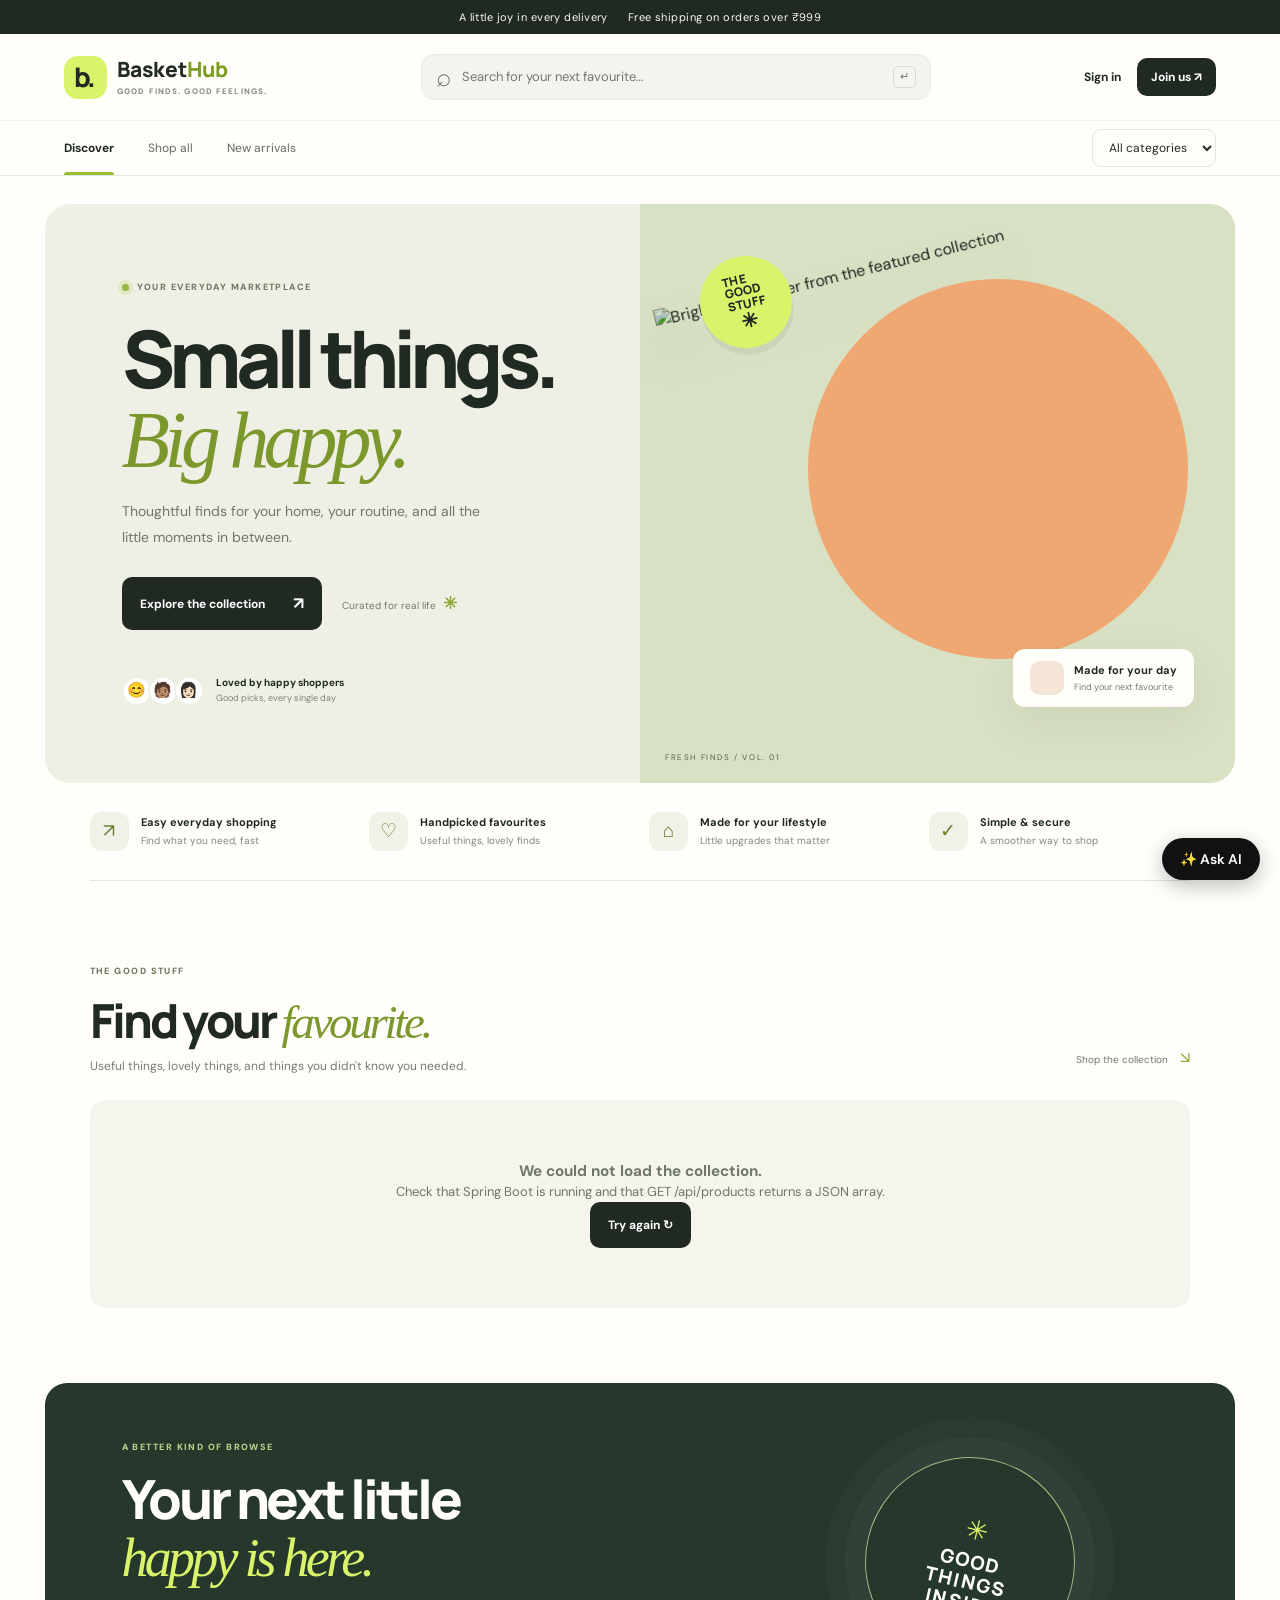
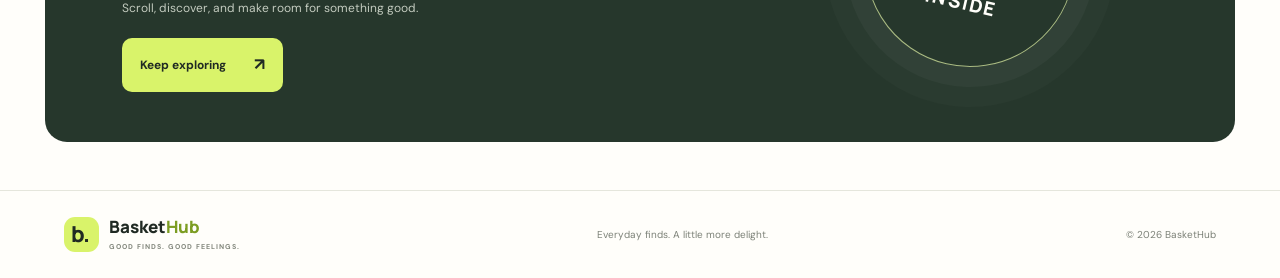
==== commit 7795e475: "Fix admin tab visibility" ====
--- a/src/main/resources/static/index.html
+++ b/src/main/resources/static/index.html
@@ -64,7 +64,9 @@
         </select>
 
         <!-- Admin tab added -->
-        <a href="admin.html" class="admin-tab">Admin ↗</a>
+        <a href="admin.html" class="admin-tab" id="adminTab" style="display: none;">
+    Admin ↗
+</a>
 
     </nav>
 
